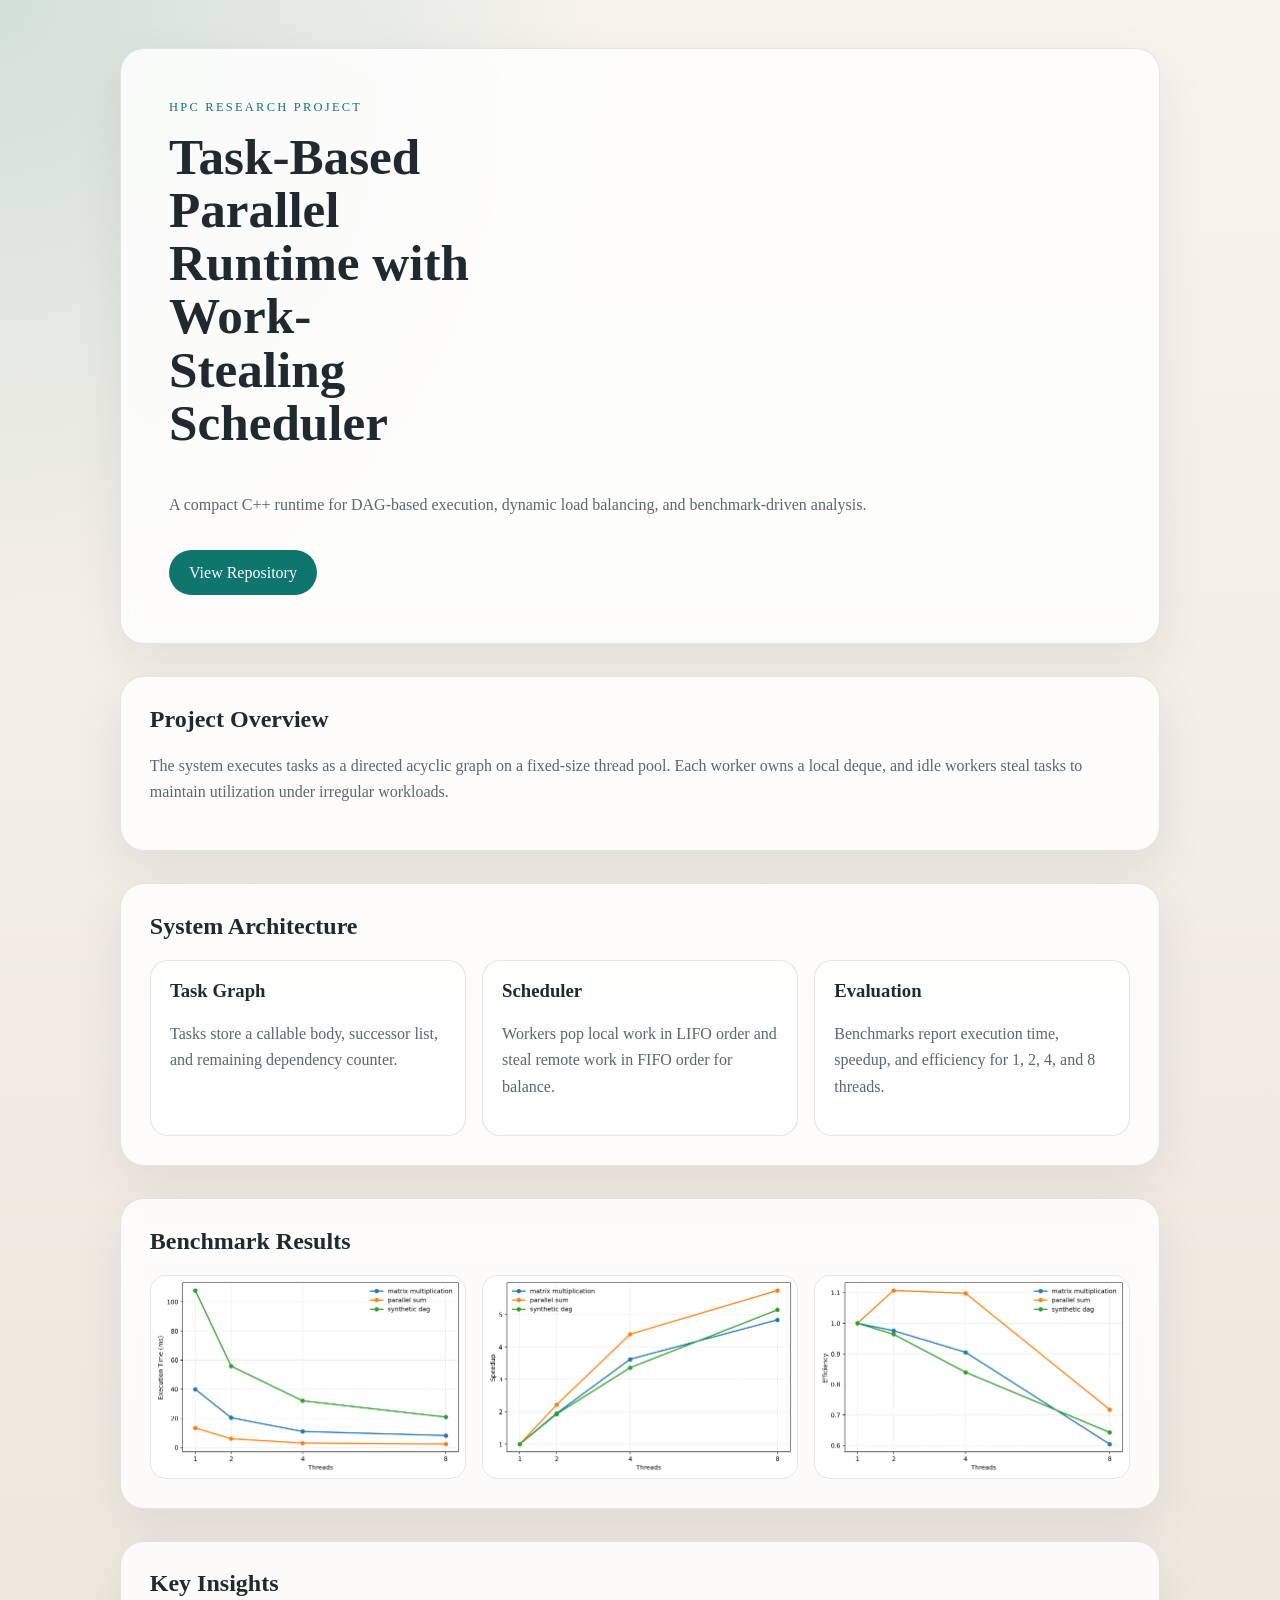
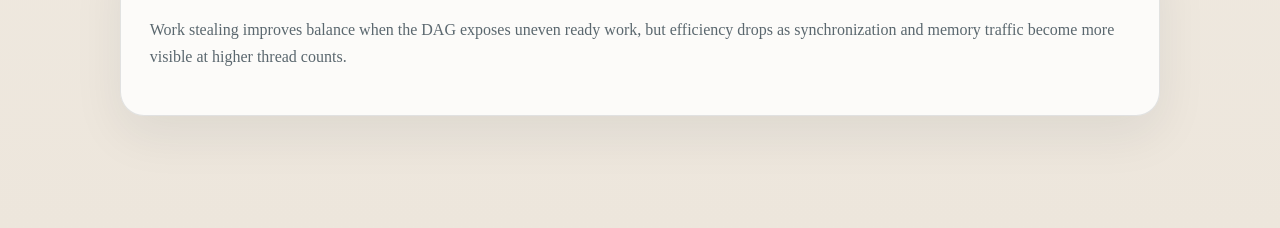
==== website/index.html @ b6287cf1 "Add task runtime, benchmarks, preprint, and website" ====
<!DOCTYPE html>
<html lang="en">
<head>
    <meta charset="UTF-8">
    <meta name="viewport" content="width=device-width, initial-scale=1.0">
    <title>Task-Based Parallel Runtime</title>
    <link rel="stylesheet" href="style.css">
</head>
<body>
    <main class="page">
        <section class="hero">
            <p class="eyebrow">HPC Research Project</p>
            <h1>Task-Based Parallel Runtime with Work-Stealing Scheduler</h1>
            <p class="lede">
                A compact C++ runtime for DAG-based execution, dynamic load balancing, and benchmark-driven analysis.
            </p>
            <a class="button" href="https://github.com/your-username/HPC">View Repository</a>
        </section>

        <section>
            <h2>Project Overview</h2>
            <p>
                The system executes tasks as a directed acyclic graph on a fixed-size thread pool. Each worker owns a local deque, and idle workers steal tasks to maintain utilization under irregular workloads.
            </p>
        </section>

        <section>
            <h2>System Architecture</h2>
            <div class="card-grid">
                <article class="card">
                    <h3>Task Graph</h3>
                    <p>Tasks store a callable body, successor list, and remaining dependency counter.</p>
                </article>
                <article class="card">
                    <h3>Scheduler</h3>
                    <p>Workers pop local work in LIFO order and steal remote work in FIFO order for balance.</p>
                </article>
                <article class="card">
                    <h3>Evaluation</h3>
                    <p>Benchmarks report execution time, speedup, and efficiency for 1, 2, 4, and 8 threads.</p>
                </article>
            </div>
        </section>

        <section>
            <h2>Benchmark Results</h2>
            <div class="figure-grid">
                <img src="assets/figures/execution_time.png" alt="Execution time graph">
                <img src="assets/figures/speedup.png" alt="Speedup graph">
                <img src="assets/figures/efficiency.png" alt="Efficiency graph">
            </div>
        </section>

        <section>
            <h2>Key Insights</h2>
            <p>
                Work stealing improves balance when the DAG exposes uneven ready work, but efficiency drops as synchronization and memory traffic become more visible at higher thread counts.
            </p>
        </section>
    </main>
</body>
</html>
---- website/style.css ----
:root {
    --bg: #f3efe7;
    --surface: rgba(255, 255, 255, 0.82);
    --text: #1f2a30;
    --muted: #5a676e;
    --accent: #0f766e;
    --border: rgba(31, 42, 48, 0.12);
    --shadow: 0 18px 50px rgba(31, 42, 48, 0.08);
}

* {
    box-sizing: border-box;
}

body {
    margin: 0;
    font-family: "Georgia", "Times New Roman", serif;
    color: var(--text);
    background:
        radial-gradient(circle at top left, rgba(15, 118, 110, 0.16), transparent 28%),
        linear-gradient(180deg, #f7f4ed 0%, #ede6dc 100%);
}

.page {
    width: min(1040px, calc(100% - 2rem));
    margin: 0 auto;
    padding: 3rem 0 5rem;
}

section {
    margin-bottom: 2rem;
    padding: 1.8rem;
    border: 1px solid var(--border);
    border-radius: 24px;
    background: var(--surface);
    backdrop-filter: blur(8px);
    box-shadow: var(--shadow);
}

.hero {
    padding: 3rem;
}

.eyebrow {
    margin: 0 0 0.75rem;
    text-transform: uppercase;
    letter-spacing: 0.18em;
    font-size: 0.78rem;
    color: var(--accent);
}

h1,
h2,
h3 {
    margin-top: 0;
    font-weight: 600;
}

h1 {
    font-size: clamp(2.2rem, 4vw, 4.2rem);
    line-height: 1.04;
    max-width: 12ch;
}

.lede,
p {
    line-height: 1.65;
    color: var(--muted);
}

.button {
    display: inline-block;
    margin-top: 1rem;
    padding: 0.85rem 1.25rem;
    border-radius: 999px;
    background: var(--accent);
    color: #ffffff;
    text-decoration: none;
}

.card-grid,
.figure-grid {
    display: grid;
    gap: 1rem;
}

.card-grid {
    grid-template-columns: repeat(auto-fit, minmax(220px, 1fr));
}

.card {
    padding: 1.2rem;
    border-radius: 18px;
    background: rgba(255, 255, 255, 0.74);
    border: 1px solid var(--border);
}

.figure-grid {
    grid-template-columns: repeat(auto-fit, minmax(260px, 1fr));
}

.figure-grid img {
    width: 100%;
    height: 100%;
    object-fit: cover;
    border-radius: 16px;
    border: 1px solid var(--border);
    background: #ffffff;
}

@media (max-width: 640px) {
    .hero {
        padding: 2rem;
    }

    section {
        padding: 1.25rem;
    }
}
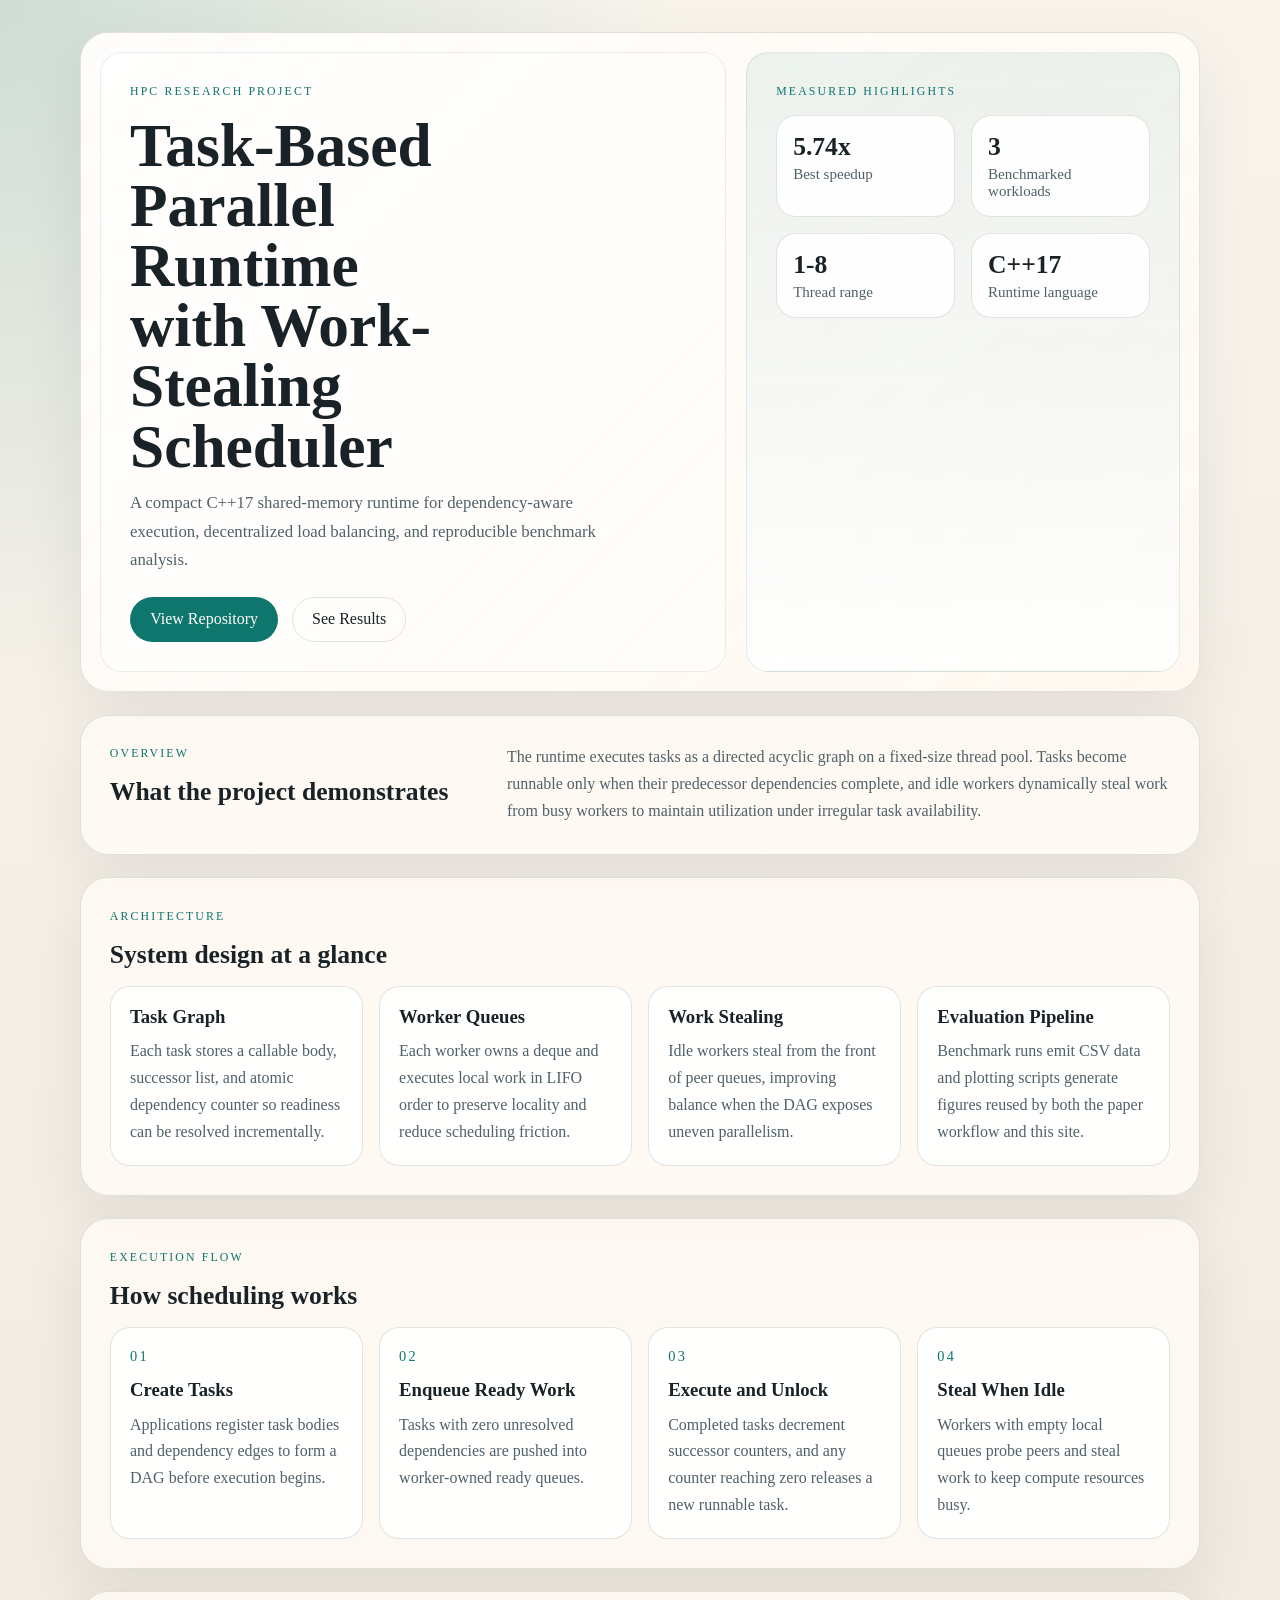
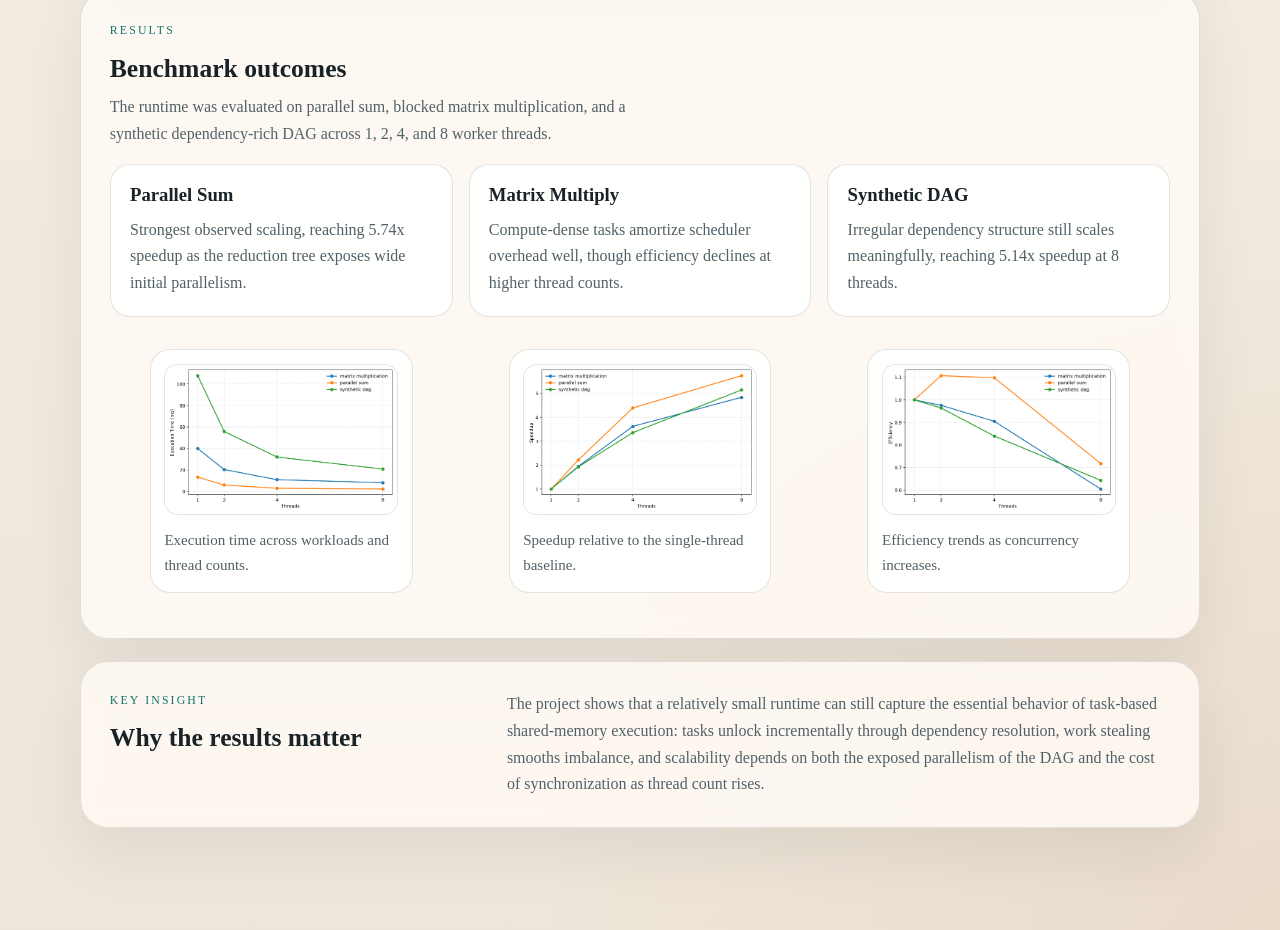
==== commit 67877a43: "Polish project showcase website" ====
--- a/website/index.html
+++ b/website/index.html
@@ -9,52 +9,143 @@
 <body>
     <main class="page">
         <section class="hero">
-            <p class="eyebrow">HPC Research Project</p>
-            <h1>Task-Based Parallel Runtime with Work-Stealing Scheduler</h1>
-            <p class="lede">
-                A compact C++ runtime for DAG-based execution, dynamic load balancing, and benchmark-driven analysis.
-            </p>
-            <a class="button" href="https://github.com/your-username/HPC">View Repository</a>
+            <div class="hero-copy">
+                <p class="eyebrow">HPC Research Project</p>
+                <h1>Task-Based Parallel Runtime with Work-Stealing Scheduler</h1>
+                <p class="lede">
+                    A compact C++17 shared-memory runtime for dependency-aware execution, decentralized load balancing, and reproducible benchmark analysis.
+                </p>
+                <div class="hero-actions">
+                    <a class="button" href="https://github.com/iamnotvk/task-runtime-work-stealing">View Repository</a>
+                    <a class="button button-secondary" href="#results">See Results</a>
+                </div>
+            </div>
+            <div class="hero-panel">
+                <p class="panel-label">Measured Highlights</p>
+                <div class="stats-grid">
+                    <article class="stat">
+                        <span class="stat-value">5.74x</span>
+                        <span class="stat-label">Best speedup</span>
+                    </article>
+                    <article class="stat">
+                        <span class="stat-value">3</span>
+                        <span class="stat-label">Benchmarked workloads</span>
+                    </article>
+                    <article class="stat">
+                        <span class="stat-value">1-8</span>
+                        <span class="stat-label">Thread range</span>
+                    </article>
+                    <article class="stat">
+                        <span class="stat-value">C++17</span>
+                        <span class="stat-label">Runtime language</span>
+                    </article>
+                </div>
+            </div>
         </section>
 
-        <section>
-            <h2>Project Overview</h2>
+        <section class="split-section">
+            <div>
+                <p class="section-tag">Overview</p>
+                <h2>What the project demonstrates</h2>
+            </div>
             <p>
-                The system executes tasks as a directed acyclic graph on a fixed-size thread pool. Each worker owns a local deque, and idle workers steal tasks to maintain utilization under irregular workloads.
+                The runtime executes tasks as a directed acyclic graph on a fixed-size thread pool. Tasks become runnable only when their predecessor dependencies complete, and idle workers dynamically steal work from busy workers to maintain utilization under irregular task availability.
             </p>
         </section>
 
         <section>
-            <h2>System Architecture</h2>
+            <p class="section-tag">Architecture</p>
+            <h2>System design at a glance</h2>
             <div class="card-grid">
                 <article class="card">
                     <h3>Task Graph</h3>
-                    <p>Tasks store a callable body, successor list, and remaining dependency counter.</p>
+                    <p>Each task stores a callable body, successor list, and atomic dependency counter so readiness can be resolved incrementally.</p>
                 </article>
                 <article class="card">
-                    <h3>Scheduler</h3>
-                    <p>Workers pop local work in LIFO order and steal remote work in FIFO order for balance.</p>
+                    <h3>Worker Queues</h3>
+                    <p>Each worker owns a deque and executes local work in LIFO order to preserve locality and reduce scheduling friction.</p>
                 </article>
                 <article class="card">
-                    <h3>Evaluation</h3>
-                    <p>Benchmarks report execution time, speedup, and efficiency for 1, 2, 4, and 8 threads.</p>
+                    <h3>Work Stealing</h3>
+                    <p>Idle workers steal from the front of peer queues, improving balance when the DAG exposes uneven parallelism.</p>
+                </article>
+                <article class="card">
+                    <h3>Evaluation Pipeline</h3>
+                    <p>Benchmark runs emit CSV data and plotting scripts generate figures reused by both the paper workflow and this site.</p>
                 </article>
             </div>
         </section>
 
         <section>
-            <h2>Benchmark Results</h2>
-            <div class="figure-grid">
-                <img src="assets/figures/execution_time.png" alt="Execution time graph">
-                <img src="assets/figures/speedup.png" alt="Speedup graph">
-                <img src="assets/figures/efficiency.png" alt="Efficiency graph">
+            <p class="section-tag">Execution Flow</p>
+            <h2>How scheduling works</h2>
+            <div class="flow-grid">
+                <article class="flow-step">
+                    <span class="flow-index">01</span>
+                    <h3>Create Tasks</h3>
+                    <p>Applications register task bodies and dependency edges to form a DAG before execution begins.</p>
+                </article>
+                <article class="flow-step">
+                    <span class="flow-index">02</span>
+                    <h3>Enqueue Ready Work</h3>
+                    <p>Tasks with zero unresolved dependencies are pushed into worker-owned ready queues.</p>
+                </article>
+                <article class="flow-step">
+                    <span class="flow-index">03</span>
+                    <h3>Execute and Unlock</h3>
+                    <p>Completed tasks decrement successor counters, and any counter reaching zero releases a new runnable task.</p>
+                </article>
+                <article class="flow-step">
+                    <span class="flow-index">04</span>
+                    <h3>Steal When Idle</h3>
+                    <p>Workers with empty local queues probe peers and steal work to keep compute resources busy.</p>
+                </article>
             </div>
         </section>
 
-        <section>
-            <h2>Key Insights</h2>
+        <section id="results">
+            <p class="section-tag">Results</p>
+            <h2>Benchmark outcomes</h2>
+            <p class="section-copy">
+                The runtime was evaluated on parallel sum, blocked matrix multiplication, and a synthetic dependency-rich DAG across 1, 2, 4, and 8 worker threads.
+            </p>
+            <div class="results-notes">
+                <article class="note-card">
+                    <h3>Parallel Sum</h3>
+                    <p>Strongest observed scaling, reaching 5.74x speedup as the reduction tree exposes wide initial parallelism.</p>
+                </article>
+                <article class="note-card">
+                    <h3>Matrix Multiply</h3>
+                    <p>Compute-dense tasks amortize scheduler overhead well, though efficiency declines at higher thread counts.</p>
+                </article>
+                <article class="note-card">
+                    <h3>Synthetic DAG</h3>
+                    <p>Irregular dependency structure still scales meaningfully, reaching 5.14x speedup at 8 threads.</p>
+                </article>
+            </div>
+            <div class="figure-grid">
+                <figure class="figure-card">
+                    <img src="assets/figures/execution_time.png" alt="Execution time graph">
+                    <figcaption>Execution time across workloads and thread counts.</figcaption>
+                </figure>
+                <figure class="figure-card">
+                    <img src="assets/figures/speedup.png" alt="Speedup graph">
+                    <figcaption>Speedup relative to the single-thread baseline.</figcaption>
+                </figure>
+                <figure class="figure-card">
+                    <img src="assets/figures/efficiency.png" alt="Efficiency graph">
+                    <figcaption>Efficiency trends as concurrency increases.</figcaption>
+                </figure>
+            </div>
+        </section>
+
+        <section class="insight-band">
+            <div>
+                <p class="section-tag">Key Insight</p>
+                <h2>Why the results matter</h2>
+            </div>
             <p>
-                Work stealing improves balance when the DAG exposes uneven ready work, but efficiency drops as synchronization and memory traffic become more visible at higher thread counts.
+                The project shows that a relatively small runtime can still capture the essential behavior of task-based shared-memory execution: tasks unlock incrementally through dependency resolution, work stealing smooths imbalance, and scalability depends on both the exposed parallelism of the DAG and the cost of synchronization as thread count rises.
             </p>
         </section>
     </main>
--- a/website/style.css
+++ b/website/style.css
@@ -1,15 +1,21 @@
 :root {
-    --bg: #f3efe7;
-    --surface: rgba(255, 255, 255, 0.82);
-    --text: #1f2a30;
-    --muted: #5a676e;
+    --bg: #f1ebdf;
+    --surface: rgba(255, 251, 245, 0.84);
+    --surface-strong: rgba(255, 255, 255, 0.92);
+    --text: #182227;
+    --muted: #516169;
     --accent: #0f766e;
-    --border: rgba(31, 42, 48, 0.12);
-    --shadow: 0 18px 50px rgba(31, 42, 48, 0.08);
+    --accent-soft: rgba(15, 118, 110, 0.12);
+    --line: rgba(24, 34, 39, 0.12);
+    --shadow: 0 24px 60px rgba(31, 42, 48, 0.08);
 }
 
 * {
     box-sizing: border-box;
+}
+
+html {
+    scroll-behavior: smooth;
 }
 
 body {
@@ -17,35 +23,61 @@
     font-family: "Georgia", "Times New Roman", serif;
     color: var(--text);
     background:
-        radial-gradient(circle at top left, rgba(15, 118, 110, 0.16), transparent 28%),
-        linear-gradient(180deg, #f7f4ed 0%, #ede6dc 100%);
+        radial-gradient(circle at top left, rgba(15, 118, 110, 0.18), transparent 24%),
+        radial-gradient(circle at bottom right, rgba(196, 138, 90, 0.12), transparent 26%),
+        linear-gradient(180deg, #f8f4ec 0%, #eee6da 100%);
 }
 
 .page {
-    width: min(1040px, calc(100% - 2rem));
+    width: min(1120px, calc(100% - 2rem));
     margin: 0 auto;
-    padding: 3rem 0 5rem;
+    padding: 2rem 0 5rem;
 }
 
 section {
-    margin-bottom: 2rem;
+    margin-bottom: 1.4rem;
     padding: 1.8rem;
-    border: 1px solid var(--border);
-    border-radius: 24px;
+    border: 1px solid var(--line);
+    border-radius: 28px;
     background: var(--surface);
-    backdrop-filter: blur(8px);
+    backdrop-filter: blur(10px);
     box-shadow: var(--shadow);
 }
 
 .hero {
-    padding: 3rem;
-}
-
-.eyebrow {
-    margin: 0 0 0.75rem;
+    display: grid;
+    grid-template-columns: minmax(0, 1.3fr) minmax(280px, 0.9fr);
+    gap: 1.25rem;
+    align-items: stretch;
+    padding: 1.2rem;
+    background:
+        linear-gradient(135deg, rgba(255, 255, 255, 0.76), rgba(255, 248, 239, 0.88)),
+        var(--surface);
+}
+
+.hero-copy,
+.hero-panel {
+    padding: 1.8rem;
+    border-radius: 22px;
+}
+
+.hero-copy {
+    background: rgba(255, 255, 255, 0.52);
+    border: 1px solid rgba(24, 34, 39, 0.08);
+}
+
+.hero-panel {
+    background: linear-gradient(180deg, rgba(15, 118, 110, 0.08), rgba(255, 255, 255, 0.86));
+    border: 1px solid rgba(15, 118, 110, 0.12);
+}
+
+.eyebrow,
+.section-tag,
+.panel-label {
+    margin: 0 0 0.8rem;
     text-transform: uppercase;
     letter-spacing: 0.18em;
-    font-size: 0.78rem;
+    font-size: 0.74rem;
     color: var(--accent);
 }
 
@@ -53,67 +85,205 @@
 h2,
 h3 {
     margin-top: 0;
+    margin-bottom: 0.65rem;
     font-weight: 600;
+    color: var(--text);
 }
 
 h1 {
-    font-size: clamp(2.2rem, 4vw, 4.2rem);
-    line-height: 1.04;
-    max-width: 12ch;
-}
-
-.lede,
-p {
-    line-height: 1.65;
+    font-size: clamp(2.4rem, 4.8vw, 4.6rem);
+    line-height: 0.98;
+    max-width: 10ch;
+}
+
+h2 {
+    font-size: clamp(1.5rem, 2vw, 2.1rem);
+}
+
+p,
+figcaption {
+    margin: 0;
+    line-height: 1.68;
     color: var(--muted);
 }
 
+.lede {
+    max-width: 56ch;
+    font-size: 1.05rem;
+    margin-top: 0.85rem;
+}
+
+.hero-actions {
+    display: flex;
+    flex-wrap: wrap;
+    gap: 0.85rem;
+    margin-top: 1.4rem;
+}
+
 .button {
-    display: inline-block;
-    margin-top: 1rem;
-    padding: 0.85rem 1.25rem;
+    display: inline-flex;
+    align-items: center;
+    justify-content: center;
+    min-height: 44px;
+    padding: 0.8rem 1.2rem;
     border-radius: 999px;
     background: var(--accent);
     color: #ffffff;
     text-decoration: none;
-}
-
+    border: 1px solid transparent;
+    transition: transform 160ms ease, box-shadow 160ms ease, background 160ms ease;
+}
+
+.button:hover {
+    transform: translateY(-1px);
+    box-shadow: 0 10px 24px rgba(15, 118, 110, 0.2);
+}
+
+.button-secondary {
+    background: transparent;
+    color: var(--text);
+    border-color: var(--line);
+}
+
+.stats-grid,
 .card-grid,
+.flow-grid,
+.results-notes,
 .figure-grid {
     display: grid;
     gap: 1rem;
 }
 
+.stats-grid {
+    grid-template-columns: repeat(2, minmax(0, 1fr));
+}
+
+.stat,
+.card,
+.flow-step,
+.note-card,
+.figure-card {
+    border-radius: 20px;
+    border: 1px solid var(--line);
+    background: var(--surface-strong);
+}
+
+.stat {
+    padding: 1rem;
+    display: flex;
+    flex-direction: column;
+    gap: 0.25rem;
+}
+
+.stat-value {
+    font-size: 1.6rem;
+    font-weight: 600;
+    color: var(--text);
+}
+
+.stat-label {
+    font-size: 0.94rem;
+    color: var(--muted);
+}
+
+.split-section,
+.insight-band {
+    display: grid;
+    grid-template-columns: minmax(220px, 0.72fr) minmax(0, 1.28fr);
+    gap: 1.5rem;
+    align-items: start;
+}
+
 .card-grid {
     grid-template-columns: repeat(auto-fit, minmax(220px, 1fr));
-}
-
-.card {
+    margin-top: 1rem;
+}
+
+.card,
+.note-card {
     padding: 1.2rem;
-    border-radius: 18px;
-    background: rgba(255, 255, 255, 0.74);
-    border: 1px solid var(--border);
+}
+
+.flow-grid {
+    grid-template-columns: repeat(auto-fit, minmax(220px, 1fr));
+    margin-top: 1rem;
+}
+
+.flow-step {
+    padding: 1.2rem;
+    position: relative;
+    overflow: hidden;
+}
+
+.flow-index {
+    display: inline-block;
+    margin-bottom: 0.9rem;
+    font-size: 0.9rem;
+    letter-spacing: 0.16em;
+    color: var(--accent);
+}
+
+.section-copy {
+    margin-top: 0.4rem;
+    max-width: 68ch;
+}
+
+.results-notes {
+    grid-template-columns: repeat(auto-fit, minmax(220px, 1fr));
+    margin-top: 1rem;
+    margin-bottom: 1rem;
 }
 
 .figure-grid {
-    grid-template-columns: repeat(auto-fit, minmax(260px, 1fr));
-}
-
-.figure-grid img {
+    grid-template-columns: repeat(auto-fit, minmax(250px, 1fr));
+}
+
+.figure-card {
+    padding: 0.85rem;
+}
+
+.figure-card img {
     width: 100%;
-    height: 100%;
-    object-fit: cover;
-    border-radius: 16px;
-    border: 1px solid var(--border);
+    display: block;
+    border-radius: 14px;
+    border: 1px solid var(--line);
     background: #ffffff;
 }
 
+.figure-card figcaption {
+    margin-top: 0.8rem;
+    font-size: 0.94rem;
+}
+
+@media (max-width: 840px) {
+    .hero,
+    .split-section,
+    .insight-band {
+        grid-template-columns: 1fr;
+    }
+
+    .hero-copy,
+    .hero-panel {
+        padding: 1.4rem;
+    }
+}
+
 @media (max-width: 640px) {
+    .page {
+        width: min(100%, calc(100% - 1rem));
+        padding-top: 1rem;
+    }
+
+    section {
+        padding: 1.2rem;
+        border-radius: 22px;
+    }
+
     .hero {
-        padding: 2rem;
-    }
-
-    section {
-        padding: 1.25rem;
-    }
-}
+        padding: 0.7rem;
+    }
+
+    .stats-grid {
+        grid-template-columns: 1fr 1fr;
+    }
+}
